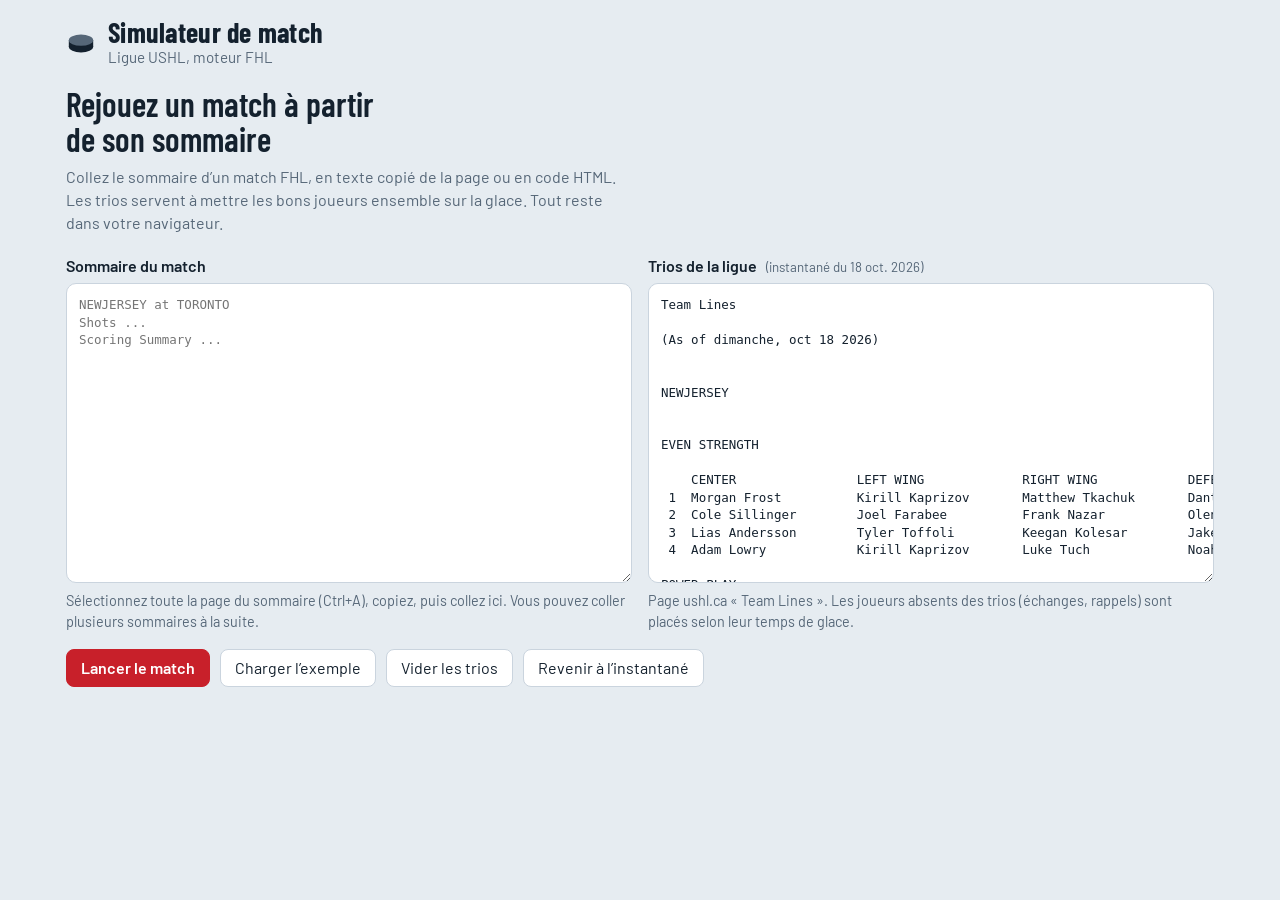
==== index.html @ 60add80a "Add shareable links and pasting several summaries at once "Copier le lien" packs the summary and onl" ====
<!doctype html>
<html lang="fr">
<head>
<meta charset="utf-8">
<meta name="viewport" content="width=device-width, initial-scale=1, viewport-fit=cover">
<title>Simulateur de match USHL</title>
<link rel="preconnect" href="https://fonts.googleapis.com">
<link rel="preconnect" href="https://fonts.gstatic.com" crossorigin>
<link href="https://fonts.googleapis.com/css2?family=Barlow:wght@400;500;600&family=Barlow+Condensed:wght@500;600;700&display=swap" rel="stylesheet">
<link rel="stylesheet" href="css/style.css">
</head>
<body>
<div class="wrap">
  <header class="top">
    <div class="brand">
      <svg class="puck" viewBox="0 0 32 32" aria-hidden="true"><ellipse cx="16" cy="20" rx="13" ry="6" fill="var(--ink)"/><rect x="3" y="13" width="26" height="7" fill="var(--ink)"/><ellipse cx="16" cy="13" rx="13" ry="6" fill="var(--muted)"/></svg>
      <div><h1>Simulateur de match</h1><div class="sub">Ligue USHL, moteur FHL</div></div>
    </div>
    <div class="topbtns">
      <button class="btn" id="share" hidden>Copier le lien</button>
      <button class="btn" id="newGame" hidden>Nouveau match</button>
    </div>
  </header>

  <section id="setup" class="setup">
    <h2>Rejouez un match à partir de son sommaire</h2>
    <p class="lead">Collez le sommaire d’un match FHL, en texte copié de la page ou en code HTML. Les trios servent à mettre les bons joueurs ensemble sur la glace. Tout reste dans votre navigateur.</p>
    <div class="fields">
      <label class="field">
        <span class="flabel">Sommaire du match</span>
        <textarea id="sumIn" spellcheck="false" placeholder="NEWJERSEY at TORONTO&#10;Shots ...&#10;Scoring Summary ..."></textarea>
        <span class="hint">Sélectionnez toute la page du sommaire (Ctrl+A), copiez, puis collez ici. Vous pouvez coller plusieurs sommaires à la suite.</span>
      </label>
      <label class="field">
        <span class="flabel">Trios de la ligue <small id="linesNote"></small></span>
        <textarea id="linesIn" spellcheck="false" placeholder="Collez la page Team Lines (USHL22Lines.html)"></textarea>
        <span class="hint">Page ushl.ca « Team Lines ». Les joueurs absents des trios (échanges, rappels) sont placés selon leur temps de glace.</span>
      </label>
    </div>
    <div class="actions">
      <button class="btn primary" id="go">Lancer le match</button>
      <button class="btn" id="example">Charger l’exemple</button>
      <button class="btn" id="clearLines">Vider les trios</button>
      <button class="btn" id="snapLines">Revenir à l’instantané</button>
    </div>
    <p id="err" class="err" role="alert"></p>
  </section>

  <section id="game" hidden>
    <div class="gamebar" id="gameBar" hidden><label class="ctl">Match <select id="gamePick"></select></label></div>
    <div class="board" aria-live="off">
      <div class="tm away"><span class="chip" id="cAway"></span><div class="info"><div class="tname" id="nAway"></div><div class="tside" id="sAway"></div></div><div class="tscore" id="scAway">0</div></div>
      <div class="clockbox"><div class="per" id="per"></div><div class="clock" id="clock">20:00</div><div class="strength" id="strength"></div></div>
      <div class="tm home"><span class="chip" id="cHome"></span><div class="info"><div class="tname" id="nHome"></div><div class="tside" id="sHome"></div></div><div class="tscore" id="scHome">0</div></div>
    </div>
    <div class="stage">
      <canvas id="rink" aria-label="Patinoire animée"></canvas>
      <div id="banner" class="banner" hidden></div>
      <div id="toast" class="toast" hidden></div>
    </div>
    <div class="controls">
      <button class="ib" id="bStart" aria-label="Retour au début" title="Début"><svg viewBox="0 0 24 24"><path d="M6 5h2v14H6zM20 5v14L9 12z"/></svg></button>
      <button class="ib" id="bPrev" aria-label="Événement précédent" title="Événement précédent"><svg viewBox="0 0 24 24"><path d="M12 5v14L3 12zM21 5v14l-9-7z"/></svg></button>
      <button class="ib play" id="bPlay" aria-label="Lecture" title="Lecture (barre d’espace)"><svg viewBox="0 0 24 24" id="playIcon"><path d="M7 4v16l13-8z"/></svg></button>
      <button class="ib" id="bNext" aria-label="Événement suivant" title="Événement suivant"><svg viewBox="0 0 24 24"><path d="M3 5v14l9-7zM12 5v14l9-7z"/></svg></button>
      <div class="scrub"><div class="marks" id="marks"></div><input type="range" id="scrub" min="0" max="3600" step="1" value="0" aria-label="Temps de jeu"></div>
      <label class="ctl">Vitesse
        <select id="speed">
          <option value="1">1×</option><option value="5">5×</option><option value="10">10×</option>
          <option value="20" selected>20×</option><option value="40">40×</option><option value="80">80×</option>
        </select>
      </label>
      <label class="ctl"><input type="checkbox" id="showNames" checked> Noms</label>
    </div>
    <p class="diag" id="diag"></p>
    <div class="panels">
      <section class="panel">
        <h3>Sur la glace</h3>
        <div class="onice"><div class="oi" id="oiAway"></div><div class="oi" id="oiHome"></div></div>
      </section>
      <section class="panel">
        <h3>Déroulement</h3>
        <ol class="feed" id="feed"></ol>
      </section>
    </div>
    <section class="panel bs" id="boxscore" hidden>
      <h3>Feuille de match</h3>
      <div id="bsBody"></div>
    </section>
  </section>
</div>

<script src="data/sample-summary.js"></script>
<script src="data/lines-snapshot.js"></script>
<script src="js/util.js"></script>
<script src="js/parser.js"></script>
<script src="js/game.js"></script>
<script src="js/renderer.js"></script>
<script src="js/share.js"></script>
<script src="js/ui.js"></script>
</body>
</html>
---- css/style.css ----
:root{
  --bg:#E6ECF1; --surface:#FFFFFF; --surface2:#F2F5F8; --ink:#14212E; --muted:#566778; --line:#CAD4DE;
  --red:#C8202A; --blue:#2457A6; --focus:#2457A6;
  --board:#132638; --board-ink:#F1F5F9; --board-muted:#9DB0C3;
  color-scheme:light;
  box-sizing:border-box;
  padding-top:env(safe-area-inset-top,0px);
  padding-bottom:env(safe-area-inset-bottom,0px);
}
@media (prefers-color-scheme: dark){
  :root:not([data-theme="light"]){
    --bg:#0D1721; --surface:#15212D; --surface2:#1B2937; --ink:#E5ECF2; --muted:#93A4B5; --line:#2B3C4D;
    --red:#F0535B; --blue:#7BA4EA; --focus:#9DBDF2;
    --board:#091521; --board-ink:#F1F5F9; --board-muted:#8EA2B6;
    color-scheme:dark;
  }
}
:root[data-theme="dark"]{
  --bg:#0D1721; --surface:#15212D; --surface2:#1B2937; --ink:#E5ECF2; --muted:#93A4B5; --line:#2B3C4D;
  --red:#F0535B; --blue:#7BA4EA; --focus:#9DBDF2;
  --board:#091521; --board-ink:#F1F5F9; --board-muted:#8EA2B6;
  color-scheme:dark;
}
html{scroll-padding-top:env(safe-area-inset-top,0px)}
*,*::before,*::after{box-sizing:inherit}
body{margin:0;background:var(--bg);color:var(--ink);font-family:Barlow,"Segoe UI",Roboto,Helvetica,Arial,sans-serif;font-size:16px;line-height:1.45;-webkit-font-smoothing:antialiased}
button,select,textarea,input{font:inherit;color:inherit}
:focus-visible{outline:2px solid var(--focus);outline-offset:2px}
.wrap{max-width:1180px;margin:0 auto;padding:18px 16px 40px}
.top{display:flex;align-items:center;justify-content:space-between;gap:12px;margin-bottom:18px}
.brand{display:flex;align-items:center;gap:12px}
.brand h1{font-family:"Barlow Condensed",Barlow,sans-serif;font-weight:700;font-size:1.75rem;letter-spacing:.01em;margin:0;line-height:1}
.brand .sub{color:var(--muted);font-size:.95rem}
.puck{width:30px;height:30px;flex:none}
.topbtns{display:flex;gap:8px;flex-wrap:wrap;justify-content:flex-end}
.gamebar{margin:0 0 10px}
.gamebar select{max-width:min(100%,520px)}
.btn{border:1px solid var(--line);background:var(--surface);border-radius:8px;padding:9px 14px;cursor:pointer;line-height:1.1}
.btn:hover{background:var(--surface2)}
.btn.primary{background:var(--red);border-color:var(--red);color:#fff;font-weight:600}
.btn.primary:hover{filter:brightness(1.07)}
/* Setup */
.setup h2{font-family:"Barlow Condensed",Barlow,sans-serif;font-weight:600;font-size:2.1rem;line-height:1.05;margin:0 0 8px;max-width:22ch}
.setup .lead{color:var(--muted);max-width:62ch;margin:0 0 20px}
.fields{display:grid;grid-template-columns:1fr 1fr;gap:16px}
.field{display:flex;flex-direction:column;gap:6px}
.flabel{font-weight:600}
.flabel small{font-weight:400;color:var(--muted);margin-left:6px}
textarea{width:100%;min-height:300px;resize:vertical;border:1px solid var(--line);border-radius:10px;background:var(--surface);padding:12px;font-family:ui-monospace,Menlo,Consolas,monospace;font-size:12.5px;line-height:1.4;white-space:pre;overflow:auto}
.hint{color:var(--muted);font-size:.9rem;margin:2px 0 0}
.actions{display:flex;flex-wrap:wrap;gap:10px;margin-top:16px;align-items:center}
.err{color:var(--red);font-weight:600;min-height:1.4em;margin:10px 0 0}
/* Scoreboard */
.board{background:var(--board);color:var(--board-ink);border-radius:14px 14px 0 0;display:grid;grid-template-columns:1fr auto 1fr;align-items:stretch}
.tm{display:flex;align-items:center;gap:14px;padding:12px 18px}
.tm.home{flex-direction:row-reverse;text-align:right}
.chip{width:8px;align-self:stretch;border-radius:4px;flex:none}
.tm .info{flex:1;min-width:0}
.tname{font-family:"Barlow Condensed",Barlow,sans-serif;font-weight:600;font-size:1.45rem;line-height:1.05;white-space:nowrap;overflow:hidden;text-overflow:ellipsis}
.tside{color:var(--board-muted);font-size:.85rem}
.tscore{font-family:"Barlow Condensed",Barlow,sans-serif;font-weight:700;font-size:3.4rem;line-height:1;font-variant-numeric:tabular-nums;min-width:1.2ch;text-align:center;border-radius:8px;padding:0 6px;transition:background-color .3s}
.tscore.lit{background:var(--red);color:#fff}
.clockbox{display:flex;flex-direction:column;align-items:center;justify-content:center;padding:10px 22px;border-left:1px solid rgba(255,255,255,.08);border-right:1px solid rgba(255,255,255,.08);min-width:180px}
.per{color:var(--board-muted);font-size:.9rem}
.clock{font-family:"Barlow Condensed",Barlow,sans-serif;font-weight:600;font-size:2.4rem;line-height:1;font-variant-numeric:tabular-nums}
.strength{font-size:.85rem;min-height:1.3em;color:#FFD38A;text-align:center}
/* Stage */
.stage{position:relative;background:var(--surface);border:1px solid var(--line);border-top:none;padding:10px}
canvas{display:block;width:100%;height:auto}
.banner{position:absolute;left:50%;top:50%;transform:translate(-50%,-50%);background:var(--board);color:var(--board-ink);border-radius:12px;padding:16px 26px;text-align:center;box-shadow:0 8px 30px rgba(0,0,0,.25);max-width:88%;pointer-events:none}
.banner .big{font-family:"Barlow Condensed",Barlow,sans-serif;font-weight:700;font-size:2.6rem;line-height:1}
.banner .big.goal{color:#FF5A61}
.banner .mid{font-size:1.15rem;font-weight:600;margin-top:4px}
.banner .small{color:var(--board-muted);font-size:.95rem;margin-top:2px}
.banner .stars{margin:10px 0 0;padding:0;list-style:none;text-align:left;display:inline-block}
.banner .stars li{font-size:1rem}
.toast{position:absolute;left:50%;bottom:14px;transform:translateX(-50%);background:#FFD38A;color:#2B1A00;border-radius:999px;padding:6px 16px;font-weight:600;font-size:.95rem;white-space:nowrap;max-width:94%;overflow:hidden;text-overflow:ellipsis;pointer-events:none}
/* Controls */
.controls{display:flex;flex-wrap:wrap;align-items:center;gap:8px;background:var(--surface);border:1px solid var(--line);border-top:none;border-radius:0 0 14px 14px;padding:10px 12px}
.ib{width:40px;height:38px;display:grid;place-items:center;border:1px solid var(--line);background:var(--surface2);border-radius:8px;cursor:pointer;padding:0}
.ib:hover{border-color:var(--muted)}
.ib.play{width:48px;background:var(--red);border-color:var(--red);color:#fff}
.ib svg{width:18px;height:18px;fill:currentColor}
.scrub{position:relative;flex:1 1 260px;min-width:200px;height:38px;display:flex;align-items:center}
.scrub input{width:100%;margin:0;accent-color:var(--red);position:relative;z-index:2;background:transparent}
.marks{position:absolute;left:8px;right:8px;top:0;bottom:0;pointer-events:none;z-index:1}
.mk{position:absolute;top:4px;width:2px;height:8px;transform:translateX(-1px);border-radius:1px}
.mk.goal{top:1px;width:8px;height:8px;border-radius:50%;transform:translateX(-4px);border:1.5px solid var(--surface)}
.mk.per{background:var(--muted);top:22px;height:12px;width:1px;opacity:.6}
.mk.pen{background:#E3A238;top:26px;height:8px}
.ctl{display:flex;align-items:center;gap:6px;color:var(--muted);font-size:.92rem}
.ctl select{border:1px solid var(--line);border-radius:8px;background:var(--surface2);padding:7px 8px}
.diag{color:var(--muted);font-size:.88rem;margin:10px 2px 0}
/* Panels */
.panels{display:grid;grid-template-columns:1.1fr 1fr;gap:16px;margin-top:16px}
.panel{background:var(--surface);border:1px solid var(--line);border-radius:14px;padding:14px 16px}
.panel h3{font-family:"Barlow Condensed",Barlow,sans-serif;font-weight:600;font-size:1.3rem;margin:0 0 10px}
.onice{display:grid;grid-template-columns:1fr 1fr;gap:14px}
.oi h4{margin:0 0 6px;font-size:1rem;display:flex;align-items:center;gap:8px}
.oi h4 .dot{width:10px;height:10px;border-radius:50%;flex:none}
.oi ul{list-style:none;margin:0;padding:0}
.oi li{display:flex;gap:8px;padding:3px 0;border-bottom:1px solid var(--surface2);font-size:.95rem}
.oi .role{width:2.2em;color:var(--muted);font-variant-numeric:tabular-nums;flex:none}
.oi .st{font-size:.82rem;color:var(--muted);margin-bottom:4px;min-height:1.2em}
.oi .box{margin-top:8px;font-size:.88rem;color:#B9770E}
.feed{list-style:none;margin:0;padding:0;max-height:330px;overflow:auto}
.feed li{display:grid;grid-template-columns:4.4em 1fr;gap:8px;padding:7px 4px;border-bottom:1px solid var(--surface2);cursor:pointer;border-radius:6px}
.feed li:hover{background:var(--surface2)}
.feed .ft{color:var(--muted);font-variant-numeric:tabular-nums;font-size:.9rem}
.feed .goal{font-weight:600}
.feed .tag{display:inline-block;width:9px;height:9px;border-radius:50%;margin-right:6px;vertical-align:middle}
.feed .empty{color:var(--muted);cursor:default;grid-template-columns:1fr}
/* Feuille de match */
.bs{margin-top:16px}
.bs h4{margin:14px 0 6px;font-size:1rem;display:flex;align-items:center;gap:8px}
.bs h4 .dot{width:10px;height:10px;border-radius:50%;flex:none}
.bsgrid{display:grid;grid-template-columns:1fr 1fr;gap:16px}
.tw{overflow-x:auto}
.bs table{border-collapse:collapse;width:100%;font-size:.92rem;font-variant-numeric:tabular-nums}
.bs th,.bs td{padding:4px 6px;border-bottom:1px solid var(--surface2);text-align:right;white-space:nowrap}
.bs th{color:var(--muted);font-weight:600}
.bs th:first-child,.bs td:first-child{text-align:left}
.bs td.tot{font-weight:700}
.bs .legend{color:var(--muted);font-size:.85rem;margin:8px 0 0}
[hidden]{display:none!important}
@media (max-width:820px){
  .fields{grid-template-columns:1fr}
  textarea{min-height:200px}
  .panels{grid-template-columns:1fr}
  .bsgrid{grid-template-columns:1fr}
  .tm{padding:10px 10px;gap:8px}
  .tname{font-size:1.1rem}
  .tscore{font-size:2.5rem}
  .clockbox{min-width:0;padding:8px 10px}
  .clock{font-size:1.8rem}
  .tside{display:none}
  .stage{padding:4px}
  .banner .big{font-size:1.9rem}
  .banner{padding:10px 16px}
}
@media (max-width:480px){
  .tname{font-size:.95rem}
  .onice{grid-template-columns:1fr}
  .setup h2{font-size:1.7rem}
  .brand h1{font-size:1.35rem}
}
@media (prefers-reduced-motion: reduce){ .tscore{transition:none} }
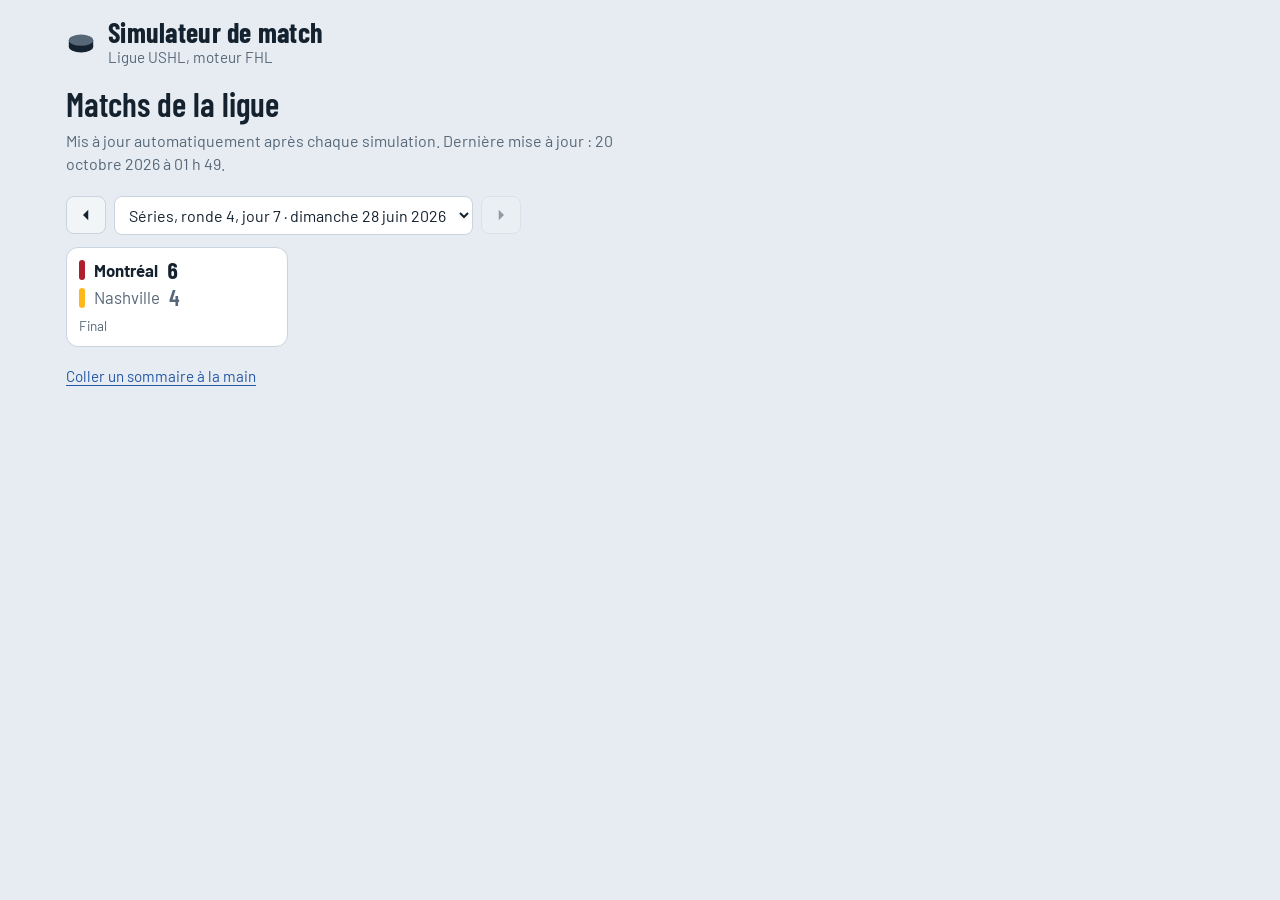
==== commit 181c6da6: "Vitesses de lecture : 1×, 2×, 3×, 4×, 5× et 10× (temps réel par défaut) Co-Authored-By: Claude Opus " ====
--- a/index.html
+++ b/index.html
@@ -23,6 +23,25 @@
   </header>
 
   <section id="setup" class="setup">
+    <section id="autoBox" class="auto" aria-labelledby="autoTitle" hidden>
+      <div class="autohead">
+        <h2 id="autoTitle">Matchs de la ligue</h2>
+        <label class="ctl" id="autoSeasonWrap" hidden>Saison <select id="autoSeason"></select></label>
+      </div>
+      <p class="lead" id="autoMeta">Mis à jour automatiquement après chaque simulation.</p>
+      <p class="lead" id="autoEmpty" hidden>Aucun match simulé pour l’instant. Les matchs apparaîtront ici d’eux-mêmes après la première simulation de la saison.</p>
+      <div id="autoMain" hidden>
+        <div class="daynav">
+          <button class="ib" id="autoPrev" aria-label="Soirée précédente" title="Soirée précédente"><svg viewBox="0 0 24 24"><path d="M15 5l-7 7 7 7z"/></svg></button>
+          <select id="autoDay" aria-label="Soirée"></select>
+          <button class="ib" id="autoNext" aria-label="Soirée suivante" title="Soirée suivante"><svg viewBox="0 0 24 24"><path d="M9 5l7 7-7 7z"/></svg></button>
+          <button class="btn" id="autoNight" hidden></button>
+        </div>
+        <ul class="gcards" id="autoCards"></ul>
+      </div>
+      <button class="linkbtn" id="manualToggle" aria-controls="manualBox" aria-expanded="false">Coller un sommaire à la main</button>
+    </section>
+    <div id="manualBox">
     <h2>Rejouez un match à partir de son sommaire</h2>
     <p class="lead">Collez le sommaire d’un match FHL, en texte copié de la page ou en code HTML. Les trios servent à mettre les bons joueurs ensemble sur la glace. Tout reste dans votre navigateur.</p>
     <div class="fields">
@@ -43,10 +62,12 @@
       <button class="btn" id="clearLines">Vider les trios</button>
       <button class="btn" id="snapLines">Revenir à l’instantané</button>
     </div>
+    </div>
     <p id="err" class="err" role="alert"></p>
   </section>
 
   <section id="game" hidden>
+    <div id="live" class="sr-only" aria-live="polite" aria-atomic="true"></div>
     <div class="gamebar" id="gameBar" hidden><label class="ctl">Match <select id="gamePick"></select></label></div>
     <div class="board" aria-live="off">
       <div class="tm away"><span class="chip" id="cAway"></span><div class="info"><div class="tname" id="nAway"></div><div class="tside" id="sAway"></div></div><div class="tscore" id="scAway">0</div></div>
@@ -54,7 +75,7 @@
       <div class="tm home"><span class="chip" id="cHome"></span><div class="info"><div class="tname" id="nHome"></div><div class="tside" id="sHome"></div></div><div class="tscore" id="scHome">0</div></div>
     </div>
     <div class="stage">
-      <canvas id="rink" aria-label="Patinoire animée"></canvas>
+      <canvas id="rink" role="img" aria-label="Patinoire animée"></canvas>
       <div id="banner" class="banner" hidden></div>
       <div id="toast" class="toast" hidden></div>
     </div>
@@ -66,20 +87,31 @@
       <div class="scrub"><div class="marks" id="marks"></div><input type="range" id="scrub" min="0" max="3600" step="1" value="0" aria-label="Temps de jeu"></div>
       <label class="ctl">Vitesse
         <select id="speed">
-          <option value="1">1×</option><option value="5">5×</option><option value="10">10×</option>
-          <option value="20" selected>20×</option><option value="40">40×</option><option value="80">80×</option>
+          <option value="1" selected>1×</option><option value="2">2×</option><option value="3">3×</option>
+          <option value="4">4×</option><option value="5">5×</option><option value="10">10×</option>
         </select>
       </label>
       <label class="ctl"><input type="checkbox" id="showNames" checked> Noms</label>
     </div>
     <p class="diag" id="diag"></p>
     <div class="panels">
-      <section class="panel">
+      <section class="panel p-ice">
         <h3>Sur la glace</h3>
         <div class="onice"><div class="oi" id="oiAway"></div><div class="oi" id="oiHome"></div></div>
       </section>
-      <section class="panel">
-        <h3>Déroulement</h3>
+      <section class="panel p-stats">
+        <h3>Statistiques du match</h3>
+        <div class="stats" id="stats"></div>
+        <p class="legend">Tirs, buts, pénalités et mises en échec : feuille de match. * Simulé par l’animation, selon les conventions du hockey.</p>
+      </section>
+      <section class="panel p-feed">
+        <div class="phead">
+          <h3>Déroulement</h3>
+          <div class="seg" role="group" aria-label="Événements affichés">
+            <button class="segb" id="fAll" aria-pressed="true">Tout le jeu</button>
+            <button class="segb" id="fMajor" aria-pressed="false">Faits saillants</button>
+          </div>
+        </div>
         <ol class="feed" id="feed"></ol>
       </section>
     </div>
@@ -95,8 +127,10 @@
 <script src="js/util.js"></script>
 <script src="js/parser.js"></script>
 <script src="js/game.js"></script>
+<script src="js/jeu.js"></script>
 <script src="js/renderer.js"></script>
 <script src="js/share.js"></script>
 <script src="js/ui.js"></script>
+<script src="js/auto.js"></script>
 </body>
 </html>
--- a/css/style.css
+++ b/css/style.css
@@ -50,6 +50,23 @@
 .hint{color:var(--muted);font-size:.9rem;margin:2px 0 0}
 .actions{display:flex;flex-wrap:wrap;gap:10px;margin-top:16px;align-items:center}
 .err{color:var(--red);font-weight:600;min-height:1.4em;margin:10px 0 0}
+/* Matchs de la ligue (récupérés automatiquement) */
+.auto{margin:0 0 26px}
+.autohead{display:flex;align-items:flex-end;justify-content:space-between;gap:12px;flex-wrap:wrap}
+.daynav{display:flex;flex-wrap:wrap;align-items:center;gap:8px;margin:0 0 12px}
+.daynav select{border:1px solid var(--line);border-radius:8px;background:var(--surface);padding:8px 10px;min-width:0;max-width:min(100%,440px)}
+.ib:disabled{opacity:.4;cursor:default}
+.gcards{list-style:none;margin:0;padding:0;display:grid;grid-template-columns:repeat(auto-fill,minmax(220px,1fr));gap:10px}
+.gcard{width:100%;text-align:left;border:1px solid var(--line);background:var(--surface);border-radius:12px;padding:10px 12px;cursor:pointer;display:flex;flex-direction:column;gap:3px}
+.gcard:hover{border-color:var(--muted);background:var(--surface2)}
+.gcard[aria-busy="true"]{opacity:.6;cursor:progress}
+.crow{display:flex;align-items:center;gap:9px;font-size:1.05rem}
+.crow .chip{width:6px;height:20px;align-self:center}
+.cname{flex:1;min-width:0;white-space:nowrap;overflow:hidden;text-overflow:ellipsis;color:var(--muted)}
+.cscore{font-family:"Barlow Condensed",Barlow,sans-serif;font-weight:600;font-size:1.4rem;line-height:1.1;font-variant-numeric:tabular-nums;color:var(--muted)}
+.crow.win .cname,.crow.win .cscore{color:var(--ink);font-weight:700}
+.cfoot{color:var(--muted);font-size:.85rem;margin-top:3px}
+.linkbtn{background:none;border:none;padding:4px 0;margin-top:14px;color:var(--blue);text-decoration:underline;text-underline-offset:3px;cursor:pointer;font-size:.95rem}
 /* Scoreboard */
 .board{background:var(--board);color:var(--board-ink);border-radius:14px 14px 0 0;display:grid;grid-template-columns:1fr auto 1fr;align-items:stretch}
 .tm{display:flex;align-items:center;gap:14px;padding:12px 18px}
@@ -92,18 +109,41 @@
 .ctl select{border:1px solid var(--line);border-radius:8px;background:var(--surface2);padding:7px 8px}
 .diag{color:var(--muted);font-size:.88rem;margin:10px 2px 0}
 /* Panels */
-.panels{display:grid;grid-template-columns:1.1fr 1fr;gap:16px;margin-top:16px}
+.panels{display:grid;grid-template-columns:minmax(0,1.1fr) minmax(0,1fr);grid-template-areas:"ice feed" "stats feed";gap:16px;margin-top:16px;align-items:start}
+.p-ice{grid-area:ice}.p-stats{grid-area:stats}.p-feed{grid-area:feed}
 .panel{background:var(--surface);border:1px solid var(--line);border-radius:14px;padding:14px 16px}
 .panel h3{font-family:"Barlow Condensed",Barlow,sans-serif;font-weight:600;font-size:1.3rem;margin:0 0 10px}
 .onice{display:grid;grid-template-columns:1fr 1fr;gap:14px}
 .oi h4{margin:0 0 6px;font-size:1rem;display:flex;align-items:center;gap:8px}
 .oi h4 .dot{width:10px;height:10px;border-radius:50%;flex:none}
 .oi ul{list-style:none;margin:0;padding:0}
-.oi li{display:flex;gap:8px;padding:3px 0;border-bottom:1px solid var(--surface2);font-size:.95rem}
+.oi li{display:flex;gap:8px;padding:3px 0;border-bottom:1px solid var(--surface2);font-size:.95rem;align-items:baseline}
+.oi .nm{flex:1;min-width:0;overflow:hidden;text-overflow:ellipsis;white-space:nowrap}
+.oi .num,.bs .bnum{display:inline-block;min-width:1.7em;margin-right:4px;color:var(--muted);font-variant-numeric:tabular-nums;font-weight:600}
+.oi .pstat{color:var(--muted);font-size:.85rem;font-variant-numeric:tabular-nums;flex:none}
 .oi .role{width:2.2em;color:var(--muted);font-variant-numeric:tabular-nums;flex:none}
 .oi .st{font-size:.82rem;color:var(--muted);margin-bottom:4px;min-height:1.2em}
 .oi .box{margin-top:8px;font-size:.88rem;color:#B9770E}
-.feed{list-style:none;margin:0;padding:0;max-height:330px;overflow:auto}
+.phead{display:flex;align-items:center;justify-content:space-between;gap:10px;flex-wrap:wrap;margin:0 0 10px}
+.phead h3{margin:0}
+.seg{display:inline-flex;border:1px solid var(--line);border-radius:8px;overflow:hidden}
+.segb{border:none;background:var(--surface);padding:6px 10px;font-size:.88rem;cursor:pointer;color:var(--muted)}
+.segb+.segb{border-left:1px solid var(--line)}
+.segb[aria-pressed="true"]{background:var(--surface2);color:var(--ink);font-weight:600}
+.feed{list-style:none;margin:0;padding:0;max-height:560px;overflow:auto}
+.feed li.play{font-size:.93rem}
+.feed .kind{display:inline-block;font-size:.72rem;font-weight:700;letter-spacing:.04em;text-transform:uppercase;color:var(--muted);margin-right:6px}
+/* Statistiques en direct */
+.stats{display:flex;flex-direction:column;gap:7px;font-variant-numeric:tabular-nums}
+.shead,.srow{display:grid;grid-template-columns:4.2em minmax(0,1fr) 4.2em;align-items:center;gap:10px}
+.shead{font-weight:700;font-size:.85rem;color:var(--muted);letter-spacing:.04em}
+.shead span:last-child,.srow .sv:last-child{text-align:right}
+.srow .sv{font-weight:600}
+.srow .sl{font-size:.88rem;color:var(--muted);text-align:center;display:flex;flex-direction:column;gap:3px}
+.srow .sl sup{font-size:.75em;margin-left:1px}
+.sbar{display:flex;height:4px;border-radius:2px;overflow:hidden;background:var(--surface2)}
+.sbar i{display:block;height:100%}
+.panel .legend{color:var(--muted);font-size:.82rem;margin:10px 0 0}
 .feed li{display:grid;grid-template-columns:4.4em 1fr;gap:8px;padding:7px 4px;border-bottom:1px solid var(--surface2);cursor:pointer;border-radius:6px}
 .feed li:hover{background:var(--surface2)}
 .feed .ft{color:var(--muted);font-variant-numeric:tabular-nums;font-size:.9rem}
@@ -111,10 +151,10 @@
 .feed .tag{display:inline-block;width:9px;height:9px;border-radius:50%;margin-right:6px;vertical-align:middle}
 .feed .empty{color:var(--muted);cursor:default;grid-template-columns:1fr}
 /* Feuille de match */
-.bs{margin-top:16px}
+.bs{margin-top:16px;min-width:0}
 .bs h4{margin:14px 0 6px;font-size:1rem;display:flex;align-items:center;gap:8px}
 .bs h4 .dot{width:10px;height:10px;border-radius:50%;flex:none}
-.bsgrid{display:grid;grid-template-columns:1fr 1fr;gap:16px}
+.bsgrid{display:grid;grid-template-columns:minmax(0,1fr) minmax(0,1fr);gap:16px}
 .tw{overflow-x:auto}
 .bs table{border-collapse:collapse;width:100%;font-size:.92rem;font-variant-numeric:tabular-nums}
 .bs th,.bs td{padding:4px 6px;border-bottom:1px solid var(--surface2);text-align:right;white-space:nowrap}
@@ -122,12 +162,14 @@
 .bs th:first-child,.bs td:first-child{text-align:left}
 .bs td.tot{font-weight:700}
 .bs .legend{color:var(--muted);font-size:.85rem;margin:8px 0 0}
+.sr-only{position:absolute;width:1px;height:1px;padding:0;margin:-1px;overflow:hidden;clip:rect(0,0,0,0);white-space:nowrap;border:0}
 [hidden]{display:none!important}
 @media (max-width:820px){
   .fields{grid-template-columns:1fr}
   textarea{min-height:200px}
-  .panels{grid-template-columns:1fr}
-  .bsgrid{grid-template-columns:1fr}
+  .panels{grid-template-columns:minmax(0,1fr);grid-template-areas:"ice" "feed" "stats"}
+  .feed{max-height:420px}
+  .bsgrid{grid-template-columns:minmax(0,1fr)}
   .tm{padding:10px 10px;gap:8px}
   .tname{font-size:1.1rem}
   .tscore{font-size:2.5rem}
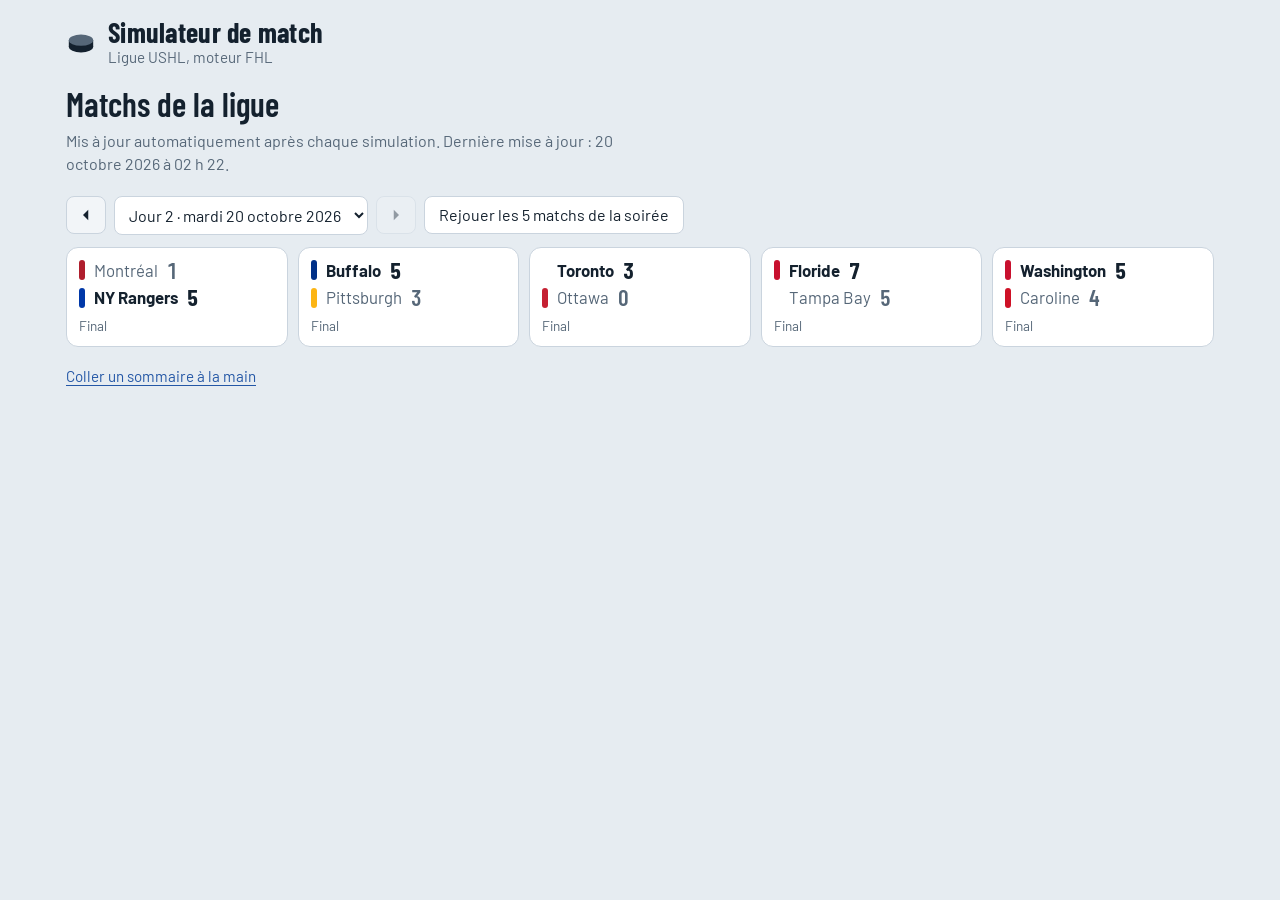
==== commit a604c6d8: "Deux oeufs de Pâques Cinq clics rapides sur la rondelle du titre font tourner la rondelle et affiche" ====
--- a/index.html
+++ b/index.html
@@ -13,8 +13,8 @@
 <div class="wrap">
   <header class="top">
     <div class="brand">
-      <svg class="puck" viewBox="0 0 32 32" aria-hidden="true"><ellipse cx="16" cy="20" rx="13" ry="6" fill="var(--ink)"/><rect x="3" y="13" width="26" height="7" fill="var(--ink)"/><ellipse cx="16" cy="13" rx="13" ry="6" fill="var(--muted)"/></svg>
-      <div><h1>Simulateur de match</h1><div class="sub">Ligue USHL, moteur FHL</div></div>
+      <svg class="puck" id="puck" viewBox="0 0 32 32" aria-hidden="true"><ellipse cx="16" cy="20" rx="13" ry="6" fill="var(--ink)"/><rect x="3" y="13" width="26" height="7" fill="var(--ink)"/><ellipse cx="16" cy="13" rx="13" ry="6" fill="var(--muted)"/></svg>
+      <div><h1>Simulateur de match</h1><div class="sub">Ligue USHL, moteur FHL<span id="egg" class="egg" aria-hidden="true"></span></div></div>
     </div>
     <div class="topbtns">
       <button class="btn" id="share" hidden>Copier le lien</button>
--- a/css/style.css
+++ b/css/style.css
@@ -32,6 +32,10 @@
 .brand h1{font-family:"Barlow Condensed",Barlow,sans-serif;font-weight:700;font-size:1.75rem;letter-spacing:.01em;margin:0;line-height:1}
 .brand .sub{color:var(--muted);font-size:.95rem}
 .puck{width:30px;height:30px;flex:none}
+.puck.spin{animation:spin .7s ease-out}
+@keyframes spin{to{transform:rotate(720deg)}}
+.egg{margin-left:8px;color:var(--red);font-weight:700;opacity:0;transition:opacity .4s}
+.egg.on{opacity:1}
 .topbtns{display:flex;gap:8px;flex-wrap:wrap;justify-content:flex-end}
 .gamebar{margin:0 0 10px}
 .gamebar select{max-width:min(100%,520px)}
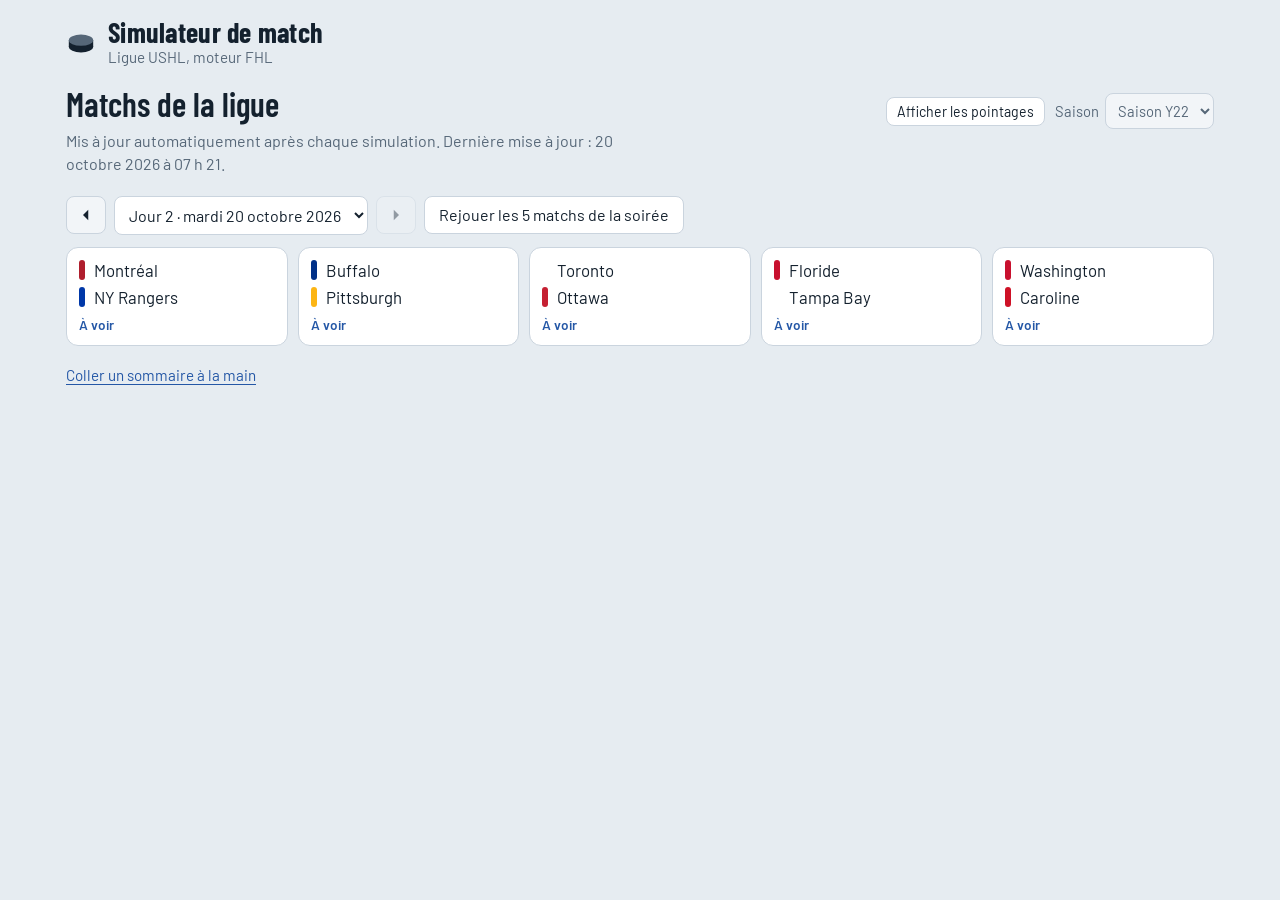
==== commit 266708c8: "Pointages cachés jusqu'à la fin du visionnement Co-Authored-By: Claude Opus 5.5 <noreply@anthropic.c" ====
--- a/index.html
+++ b/index.html
@@ -26,7 +26,10 @@
     <section id="autoBox" class="auto" aria-labelledby="autoTitle" hidden>
       <div class="autohead">
         <h2 id="autoTitle">Matchs de la ligue</h2>
-        <label class="ctl" id="autoSeasonWrap" hidden>Saison <select id="autoSeason"></select></label>
+        <div class="autoctl">
+          <button type="button" class="btn small" id="autoScores" aria-pressed="false">Afficher les pointages</button>
+          <label class="ctl" id="autoSeasonWrap" hidden>Saison <select id="autoSeason"></select></label>
+        </div>
       </div>
       <p class="lead" id="autoMeta">Mis à jour automatiquement après chaque simulation.</p>
       <p class="lead" id="autoEmpty" hidden>Aucun match simulé pour l’instant. Les matchs apparaîtront ici d’eux-mêmes après la première simulation de la saison.</p>
--- a/css/style.css
+++ b/css/style.css
@@ -57,6 +57,12 @@
 /* Matchs de la ligue (récupérés automatiquement) */
 .auto{margin:0 0 26px}
 .autohead{display:flex;align-items:flex-end;justify-content:space-between;gap:12px;flex-wrap:wrap}
+.autoctl{display:flex;align-items:center;gap:10px;flex-wrap:wrap}
+.btn.small{padding:6px 10px;font-size:.88rem}
+.btn[aria-pressed="true"]{background:var(--surface2);border-color:var(--muted)}
+.gcard.avoir .cname{color:var(--ink)}
+.gcard.avoir .cfoot{color:var(--blue);font-weight:600}
+.marks.cache .mk.goal{display:none}
 .daynav{display:flex;flex-wrap:wrap;align-items:center;gap:8px;margin:0 0 12px}
 .daynav select{border:1px solid var(--line);border-radius:8px;background:var(--surface);padding:8px 10px;min-width:0;max-width:min(100%,440px)}
 .ib:disabled{opacity:.4;cursor:default}
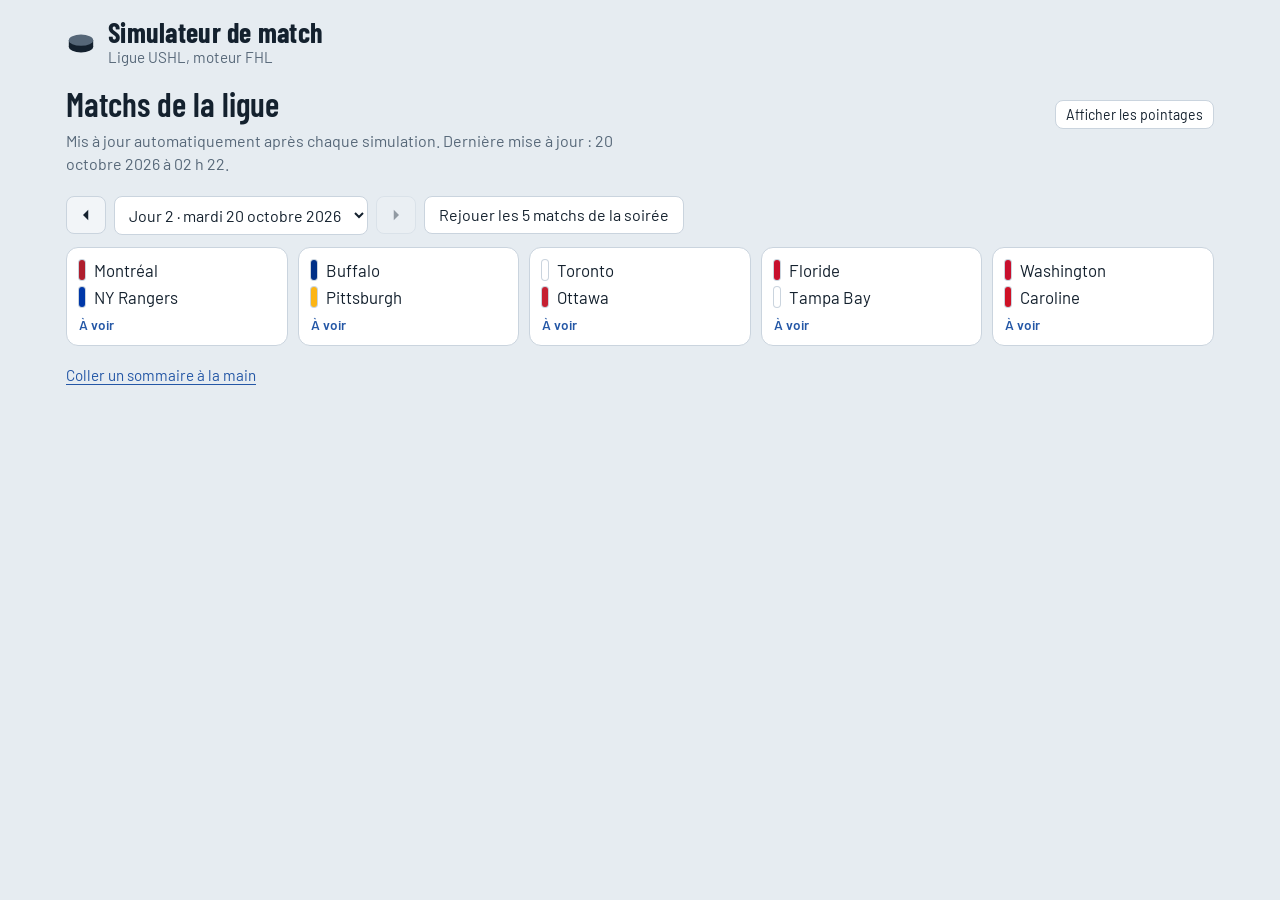
==== commit 6382dca2: "Vitesse selon la cote SP, tir obligatoire en échappée, patinage plus fluide - Vitesse : la cote SP d" ====
--- a/index.html
+++ b/index.html
@@ -127,6 +127,7 @@
 
 <script src="data/sample-summary.js"></script>
 <script src="data/lines-snapshot.js"></script>
+<script src="data/vitesses.js"></script>
 <script src="js/util.js"></script>
 <script src="js/parser.js"></script>
 <script src="js/game.js"></script>
--- a/css/style.css
+++ b/css/style.css
@@ -71,7 +71,7 @@
 .gcard:hover{border-color:var(--muted);background:var(--surface2)}
 .gcard[aria-busy="true"]{opacity:.6;cursor:progress}
 .crow{display:flex;align-items:center;gap:9px;font-size:1.05rem}
-.crow .chip{width:6px;height:20px;align-self:center}
+.crow .chip{width:6px;height:20px;align-self:center;box-shadow:0 0 0 1px var(--line)}
 .cname{flex:1;min-width:0;white-space:nowrap;overflow:hidden;text-overflow:ellipsis;color:var(--muted)}
 .cscore{font-family:"Barlow Condensed",Barlow,sans-serif;font-weight:600;font-size:1.4rem;line-height:1.1;font-variant-numeric:tabular-nums;color:var(--muted)}
 .crow.win .cname,.crow.win .cscore{color:var(--ink);font-weight:700}
